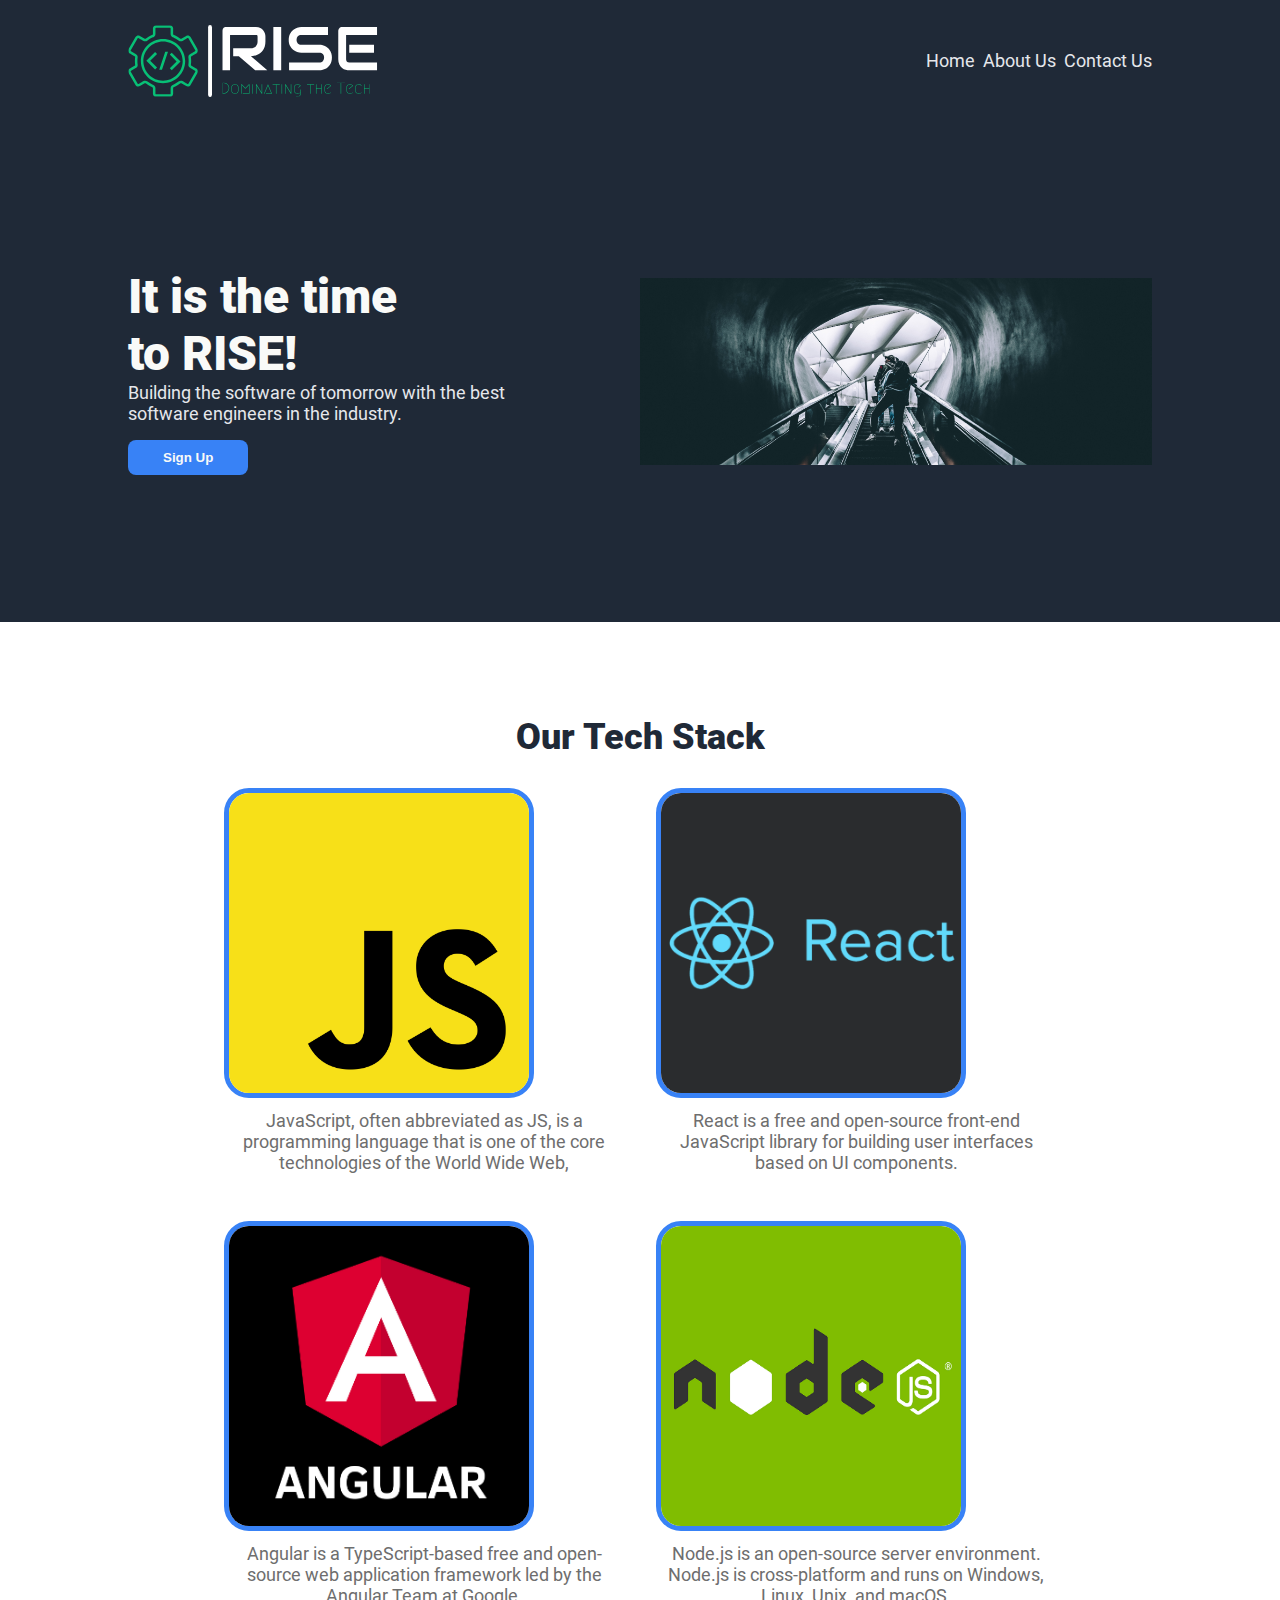
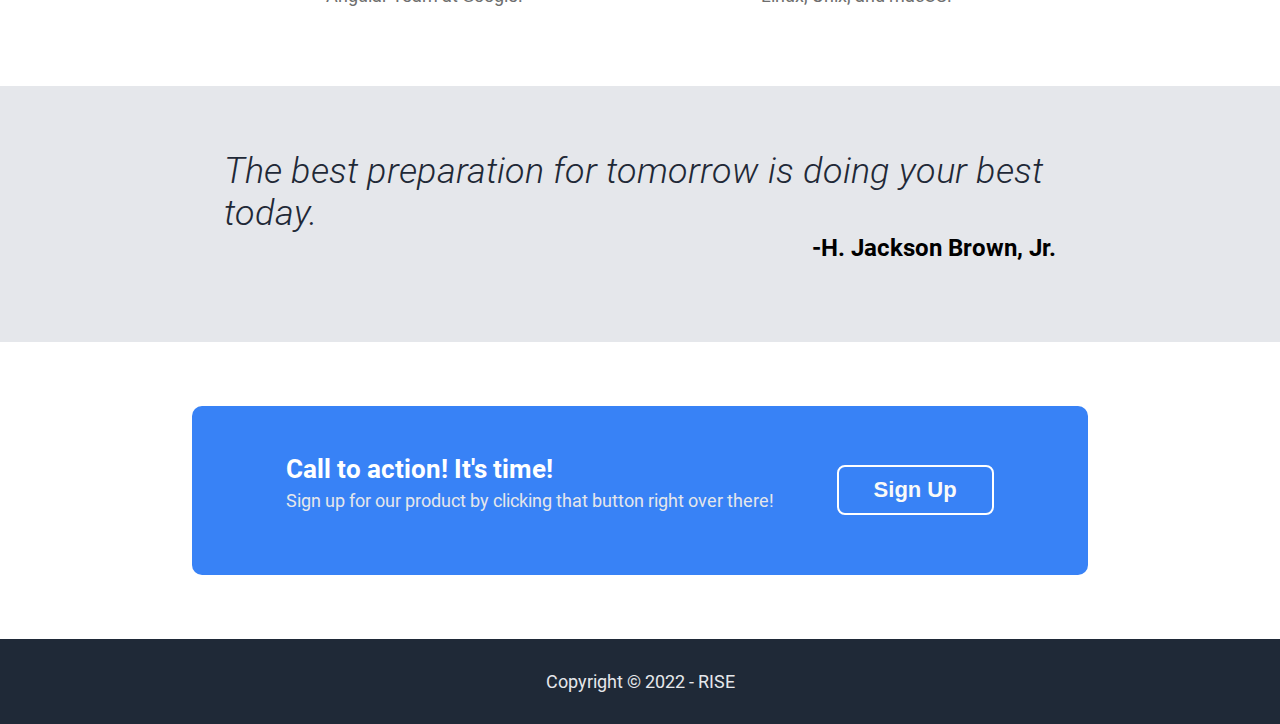
==== index.html @ a233b09a "added pages" ====
<!DOCTYPE html>
<html lang="en">
<head>
    <meta charset="UTF-8">
    <meta http-equiv="X-UA-Compatible" content="IE=edge">
    <meta name="viewport" content="width=device-width, initial-scale=1.0">
    <link rel="stylesheet" href="./assets/css/index.css">
    <title>RISE | Home</title>
</head>
<body>

    <header class="header">
        <div class="header-box">
            <img src="./assets/images/logo.svg" alt="RISE">

            <nav>
                <ul>
                    <li>
                        <a href="./index.html">Home</a>
                    </li>
                    <li>
                        <a href="./pages/aboutus.html">About Us</a>
                    </li>
                    <li>
                        <a href="./pages/contactus.html">Contact Us</a>
                    </li>
                </ul>
            </nav>
        </div>
    </header>

    <section class="banner">
        <div class="banner-container">
            <div>
                <h1>It is the time <br>to RISE!</h1>
                <p>
                    Building the software of tomorrow with the best <br>
                    software engineers in the industry.
                </p>
                <button class="signup-btn">Sign Up</button>
            </div>
    
            <img src="./assets/images/banner-4.jpg" alt="">
        </div>
        
    </section>

    <section class="services">
        <h2>Our Tech Stack</h2>

        <div class="services-grid">
            <div class="grid-item">
                <img src="./assets/images/javascript.png" alt="Tech Stack; javascript">
                <p>
                    JavaScript, often abbreviated as JS, is a programming language that is one of the core technologies of the World Wide Web,
                </p>
            </div>
            <div class="grid-item">
                <img src="./assets/images/reactjs.png" alt="Tech Stack; Reactjs">
                <p>
                    React is a free and open-source front-end JavaScript library for building user interfaces based on UI components.
                </p>
            </div>
            <div class="grid-item">
                <img src="./assets/images/angular.png" alt="Tech Stack; Angular">
                <p>
                    Angular is a TypeScript-based free and open-source web application framework led by the Angular Team at Google.
                </p>
            </div>
            <div class="grid-item">
                <img src="./assets/images/node.png" alt="Tech Stack; Nodejs">
                <p>
                    Node.js is an open-source server environment. Node.js is cross-platform and runs on Windows, Linux, Unix, and macOS.
                </p>
            </div>
        </div>

    </section>

    <section class="quote">
        <div class="quote-container">
            <p class="quote-text">
                The best preparation for tomorrow is doing your best today.
            </p>
            <p class="quote-auth">
                -H. Jackson Brown, Jr.
            </p>
        </div>
        
    </section>

    <section class="contact">
        <div class="contact-container">
            <div class="contact-text">
                <h3>
                    Call to action! It's time!
                </h3>
                <p>
                    Sign up for our product by clicking that button right over there!
                </p>
            </div>
            <button class="signup-btn border-white">Sign Up</button>
        </div>
    </section>

    <footer>
        <p>Copyright &copy; 2022 - RISE </p>
    </footer>

    
</body>
</html>
---- assets/css/index.css ----
@import url(../style.css);
/* Banner */

.banner{
    background-color: #1F2937;
    display: flex;
    justify-content: center;
    align-items: center;
    padding: 25px 0;
    height: 50vh;
}

.banner .banner-container{
    width: 80%;
    display: flex;
    justify-content: space-between;
    align-items: center;
}

.banner h1{
    font-size: 48px;
    font-weight: 800;
    color: #F9FAF8;
    margin: 0;
}

.banner img{
    width: 50%;
}

/* Services */

.services{
    display: flex;
    flex-direction: column;
    align-items: center;
    justify-content: center;
    background-color: #fff;
    margin: 4rem 0;
}

.services h2{
    font-size: 36px;
    font-weight: 800;
    color: #1F2937;
}

.services .services-grid{
    width: 65%;
    display: grid;
    grid-template-columns: 1fr 1fr 1fr 1fr;
    column-gap: 2rem;
    row-gap: 2rem;
}

.services .services-grid .grid-item{
    display: flex;
    flex-direction: column;
    justify-content: center;
}

.services .services-grid .grid-item img{
    width: 300px;
    height: 300px;
}
.services .services-grid .grid-item p{
    text-align: center;
    color: #6e6e6e;
    margin-top: 0.75rem;

}

@media only screen and (max-width:1680px) {
    .services .services-grid{
        grid-template-columns: 1fr 1fr;
    }
}

.services .services-grid .grid-item img{
    border: 5px solid #3882F6;
    border-radius: 25px;
}

/* Quote */

.quote{
    background-color: #e5e7eb;
    display: flex;
    flex-direction: column;
    align-items: center;
    justify-content: center;
    padding: 4rem 0;
}

.quote-container{
    width: 65%;
}

.quote .quote-text{
    font-size: 36px;
    font-family: 'Roboto-Italic';
    font-weight: italic;
    color: #1F2937;
    margin: 0;
}

.quote .quote-auth{
    font-size: 24px;
    font-weight: 600;
    color: #000;
    text-align: right;
}

/* Contact */

.contact{
    background-color: #fff;
    padding: 4rem 0;
    display: flex;
    justify-content: center;
}

.contact .contact-container{
    display: flex;
    justify-content: space-evenly;
    align-items: center;
    width: 65%;
    background-color: #3882F6;
    border-radius: 10px;
    padding: 3rem 2rem;
}

.contact .contact-container h3{
    font-size: 26px;
    font-weight: 600;
    color: #fff;
    margin: 0 0 6px;
}

.contact .contact-container p{}

.contact .contact-container .border-white{
    border: 2px solid #fff;
    font-size: 22px;
}
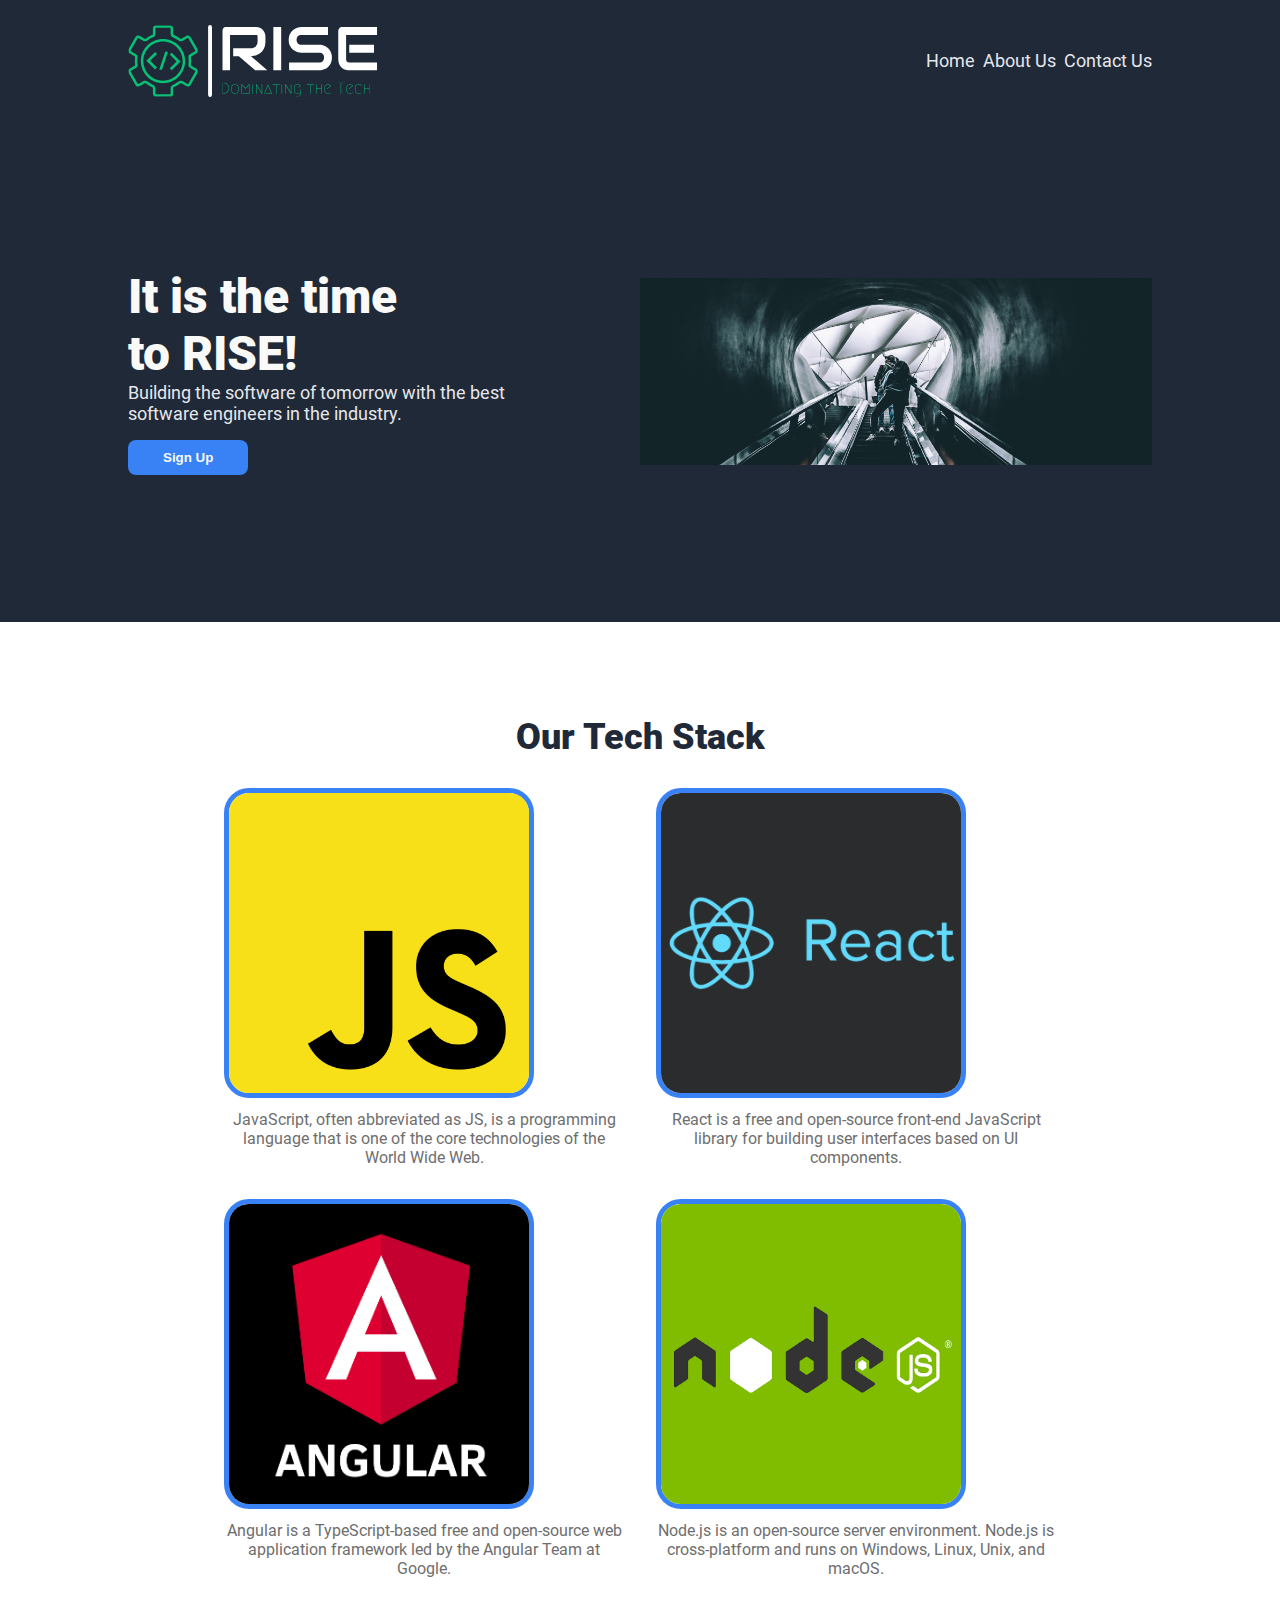
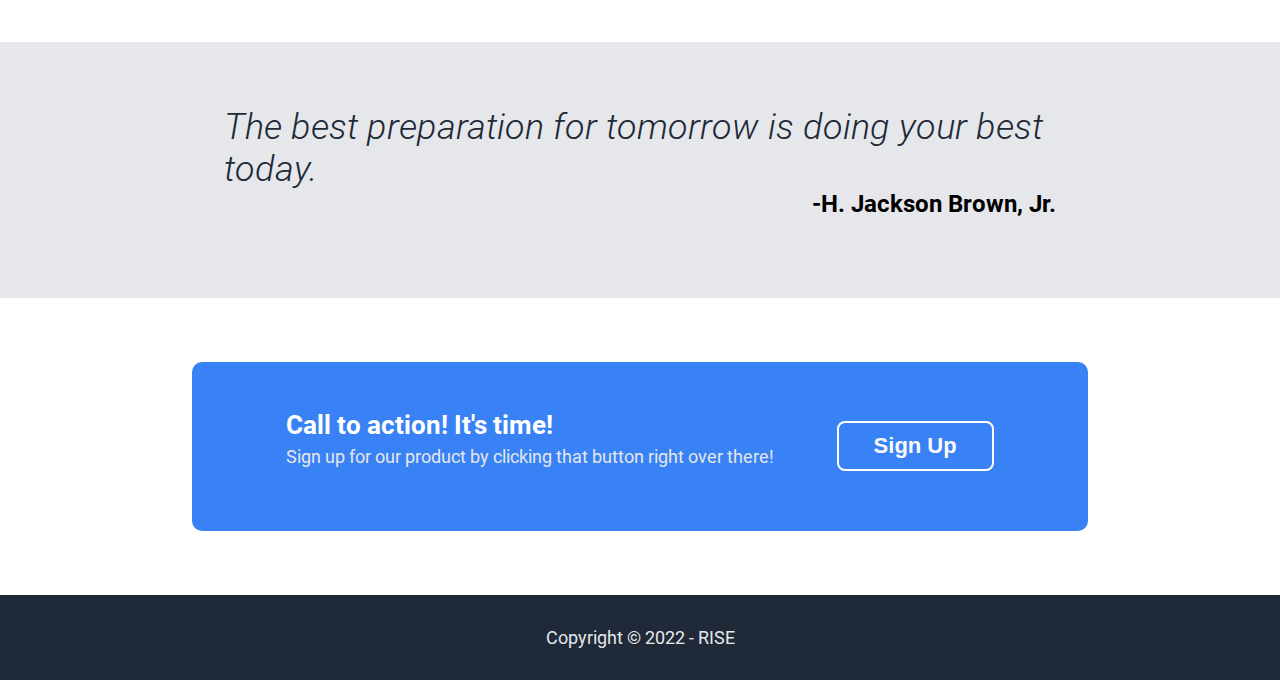
==== commit 9036e717: "semantic element fixes" ====
--- a/index.html
+++ b/index.html
@@ -12,7 +12,6 @@
     <header class="header">
         <div class="header-box">
             <img src="./assets/images/logo.svg" alt="RISE">
-
             <nav>
                 <ul>
                     <li>
@@ -29,84 +28,73 @@
         </div>
     </header>
 
-    <section class="banner">
-        <div class="banner-container">
-            <div>
-                <h1>It is the time <br>to RISE!</h1>
-                <p>
-                    Building the software of tomorrow with the best <br>
-                    software engineers in the industry.
+    <main>
+        <section class="banner">
+            <div class="banner-container">
+                <div>
+                    <h1>It is the time <br>to RISE!</h1>
+                    <p>
+                        Building the software of tomorrow with the best <br>
+                        software engineers in the industry.
+                    </p>
+                    <button class="signup-btn">Sign Up</button>
+                </div>
+                <img src="./assets/images/banner-4.jpg" alt="">
+            </div>
+        </section>
+    
+        <section class="services">
+            <h2>Our Tech Stack</h2>
+            <div class="services-grid">
+                <figure class="grid-item">
+                    <img src="./assets/images/javascript.png" alt="Tech Stack; javascript">
+                    <figcaption>JavaScript, often abbreviated as JS, is a programming language that is one of the core technologies of the World Wide Web.</figcaption>
+                </figure>
+                <figure class="grid-item">
+                    <img src="./assets/images/reactjs.png" alt="Tech Stack; Reactjs">
+                    <figcaption>React is a free and open-source front-end JavaScript library for building user interfaces based on UI components.</figcaption>
+                </figure>
+                <figure class="grid-item">
+                    <img src="./assets/images/angular.png" alt="Tech Stack; Angular">
+                    <figcaption>Angular is a TypeScript-based free and open-source web application framework led by the Angular Team at Google.</figcaption>
+                </figure>
+                <figure class="grid-item">
+                    <img src="./assets/images/node.png" alt="Tech Stack; Nodejs">
+                    <figcaption>Node.js is an open-source server environment. Node.js is cross-platform and runs on Windows, Linux, Unix, and macOS.</figcaption>
+                </figure>
+            </div>
+        </section>
+    
+        <section class="quote">
+            <div class="quote-container">
+                <p class="quote-text">
+                    The best preparation for tomorrow is doing your best today.
                 </p>
-                <button class="signup-btn">Sign Up</button>
-            </div>
-    
-            <img src="./assets/images/banner-4.jpg" alt="">
-        </div>
-        
-    </section>
-
-    <section class="services">
-        <h2>Our Tech Stack</h2>
-
-        <div class="services-grid">
-            <div class="grid-item">
-                <img src="./assets/images/javascript.png" alt="Tech Stack; javascript">
-                <p>
-                    JavaScript, often abbreviated as JS, is a programming language that is one of the core technologies of the World Wide Web,
+                <p class="quote-auth">
+                    -H. Jackson Brown, Jr.
                 </p>
             </div>
-            <div class="grid-item">
-                <img src="./assets/images/reactjs.png" alt="Tech Stack; Reactjs">
-                <p>
-                    React is a free and open-source front-end JavaScript library for building user interfaces based on UI components.
-                </p>
+            
+        </section>
+    
+        <section class="contact">
+            <div class="contact-container">
+                <div class="contact-text">
+                    <h3>
+                        Call to action! It's time!
+                    </h3>
+                    <p>
+                        Sign up for our product by clicking that button right over there!
+                    </p>
+                </div>
+                <button class="signup-btn border-white">Sign Up</button>
             </div>
-            <div class="grid-item">
-                <img src="./assets/images/angular.png" alt="Tech Stack; Angular">
-                <p>
-                    Angular is a TypeScript-based free and open-source web application framework led by the Angular Team at Google.
-                </p>
-            </div>
-            <div class="grid-item">
-                <img src="./assets/images/node.png" alt="Tech Stack; Nodejs">
-                <p>
-                    Node.js is an open-source server environment. Node.js is cross-platform and runs on Windows, Linux, Unix, and macOS.
-                </p>
-            </div>
-        </div>
-
-    </section>
-
-    <section class="quote">
-        <div class="quote-container">
-            <p class="quote-text">
-                The best preparation for tomorrow is doing your best today.
-            </p>
-            <p class="quote-auth">
-                -H. Jackson Brown, Jr.
-            </p>
-        </div>
-        
-    </section>
-
-    <section class="contact">
-        <div class="contact-container">
-            <div class="contact-text">
-                <h3>
-                    Call to action! It's time!
-                </h3>
-                <p>
-                    Sign up for our product by clicking that button right over there!
-                </p>
-            </div>
-            <button class="signup-btn border-white">Sign Up</button>
-        </div>
-    </section>
-
+        </section>
+    </main>
+    
     <footer>
         <p>Copyright &copy; 2022 - RISE </p>
     </footer>
-
     
 </body>
 </html>--- a/assets/css/index.css
+++ b/assets/css/index.css
@@ -63,7 +63,12 @@
     width: 300px;
     height: 300px;
 }
-.services .services-grid .grid-item p{
+
+.services .services-grid figure{
+    margin: 0;
+}
+
+.services .services-grid .grid-item figcaption{
     text-align: center;
     color: #6e6e6e;
     margin-top: 0.75rem;
